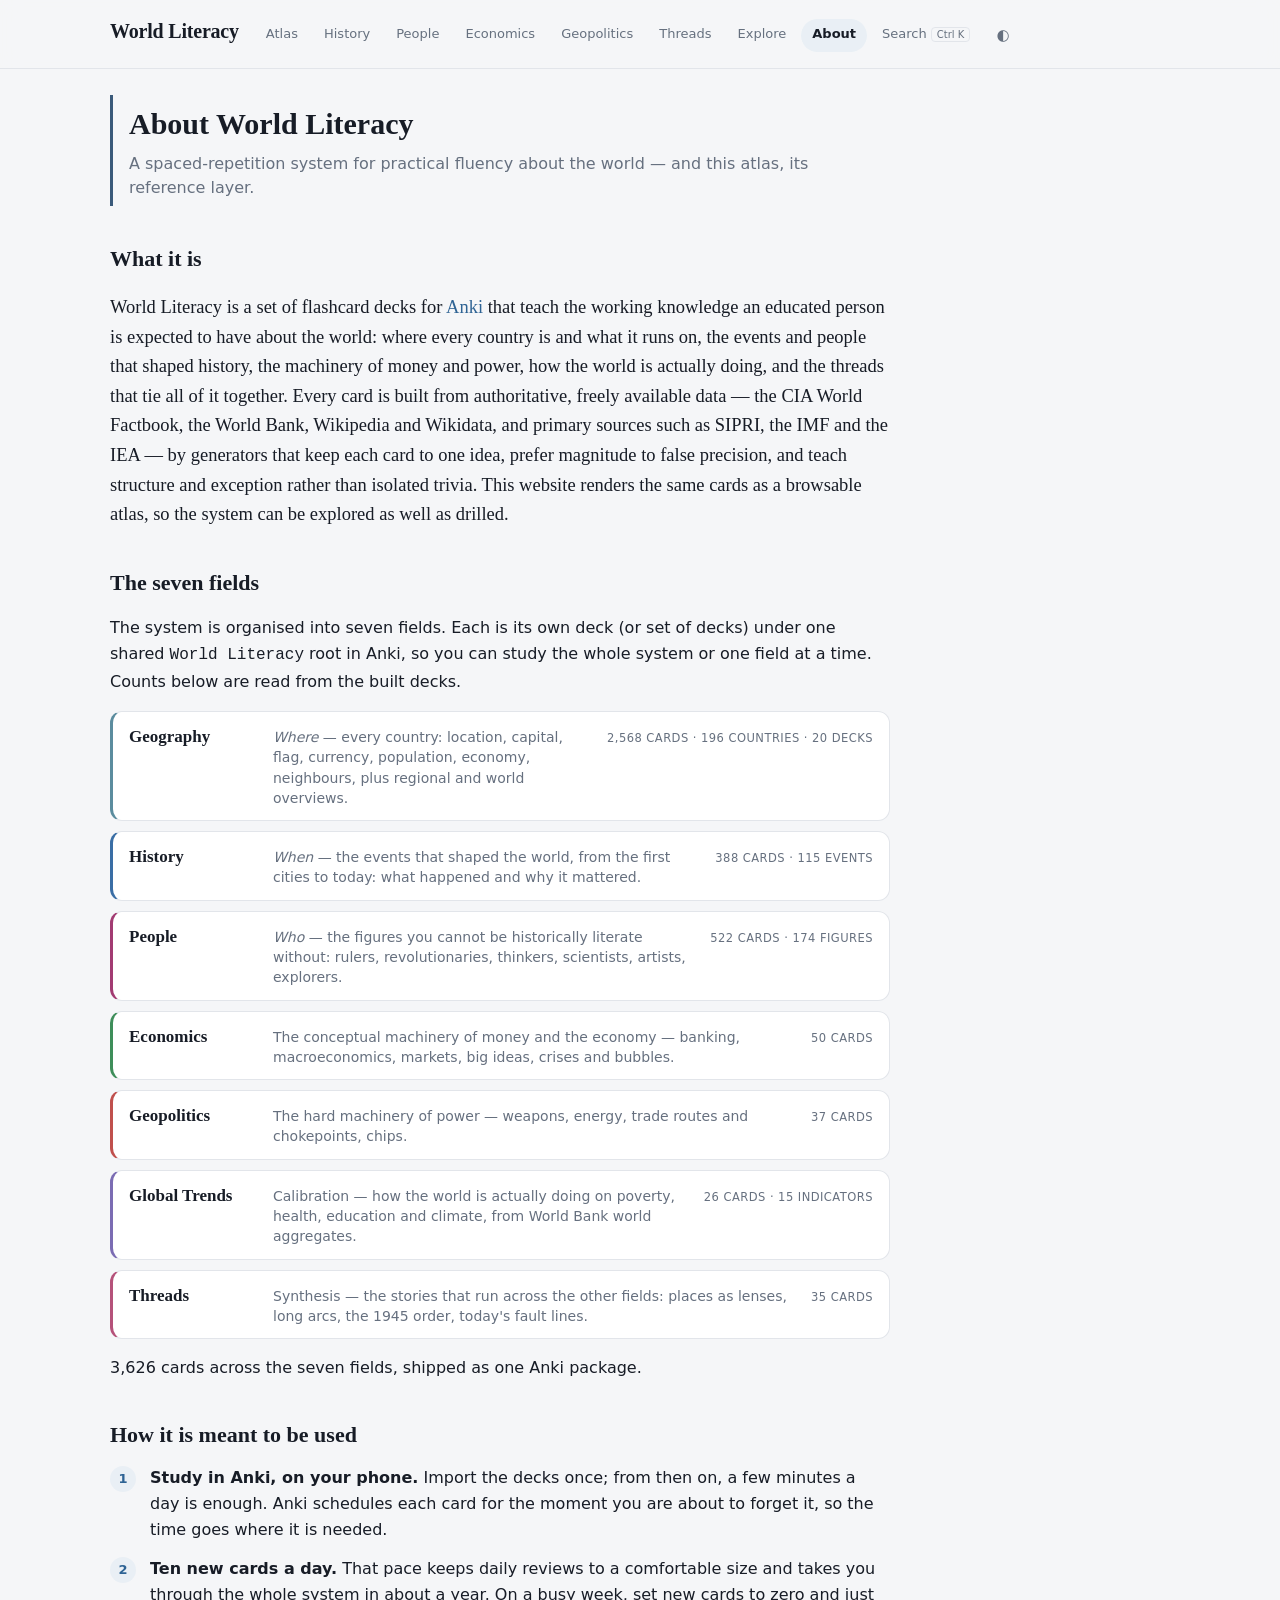
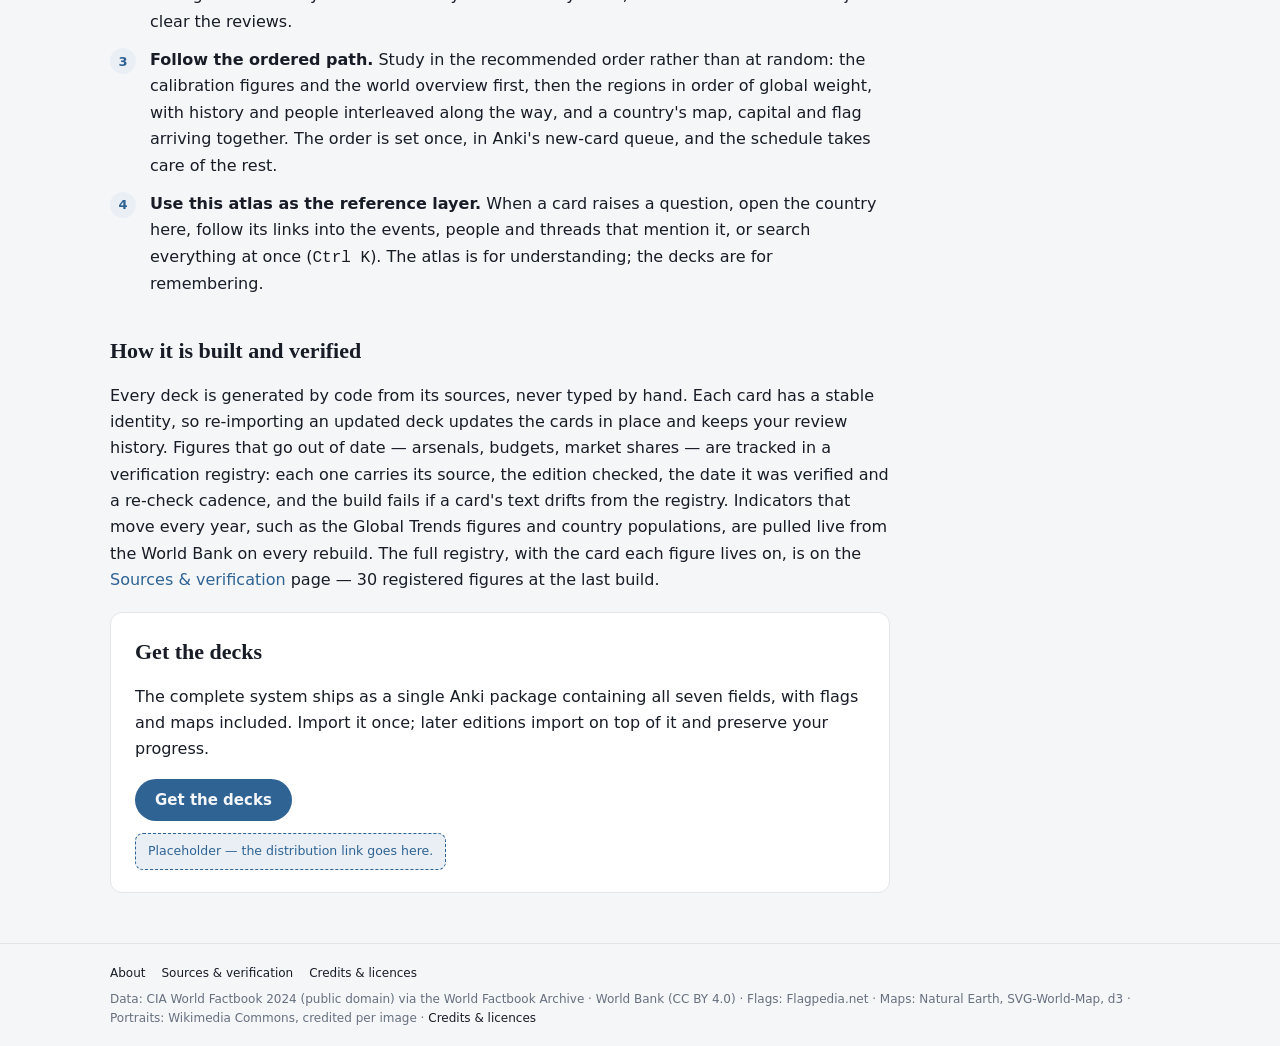
==== about.html @ bd6cbe62 "Atlas: data from the corrected decks, About, Sources and verification, Credits pages - data/*.json r" ====
<!DOCTYPE html>
<html lang="en">
<head>
<meta charset="utf-8">
<meta name="viewport" content="width=device-width, initial-scale=1">
<title>World Literacy — About</title>
<link rel="stylesheet" href="style.css">
</head>
<body>
<header class="site">
  <div class="wrap">
    <div class="brand"><a href="index.html" style="color:inherit">World Literacy</a></div>
    <nav class="fields">
      <a href="index.html">Atlas</a>
      <a href="fields.html?f=History">History</a>
      <a href="fields.html?f=People">People</a>
      <a href="fields.html?f=Economics">Economics</a>
      <a href="fields.html?f=Geopolitics">Geopolitics</a>
      <a href="fields.html?f=Threads">Threads</a>
      <a href="explore.html">Explore</a>
      <a href="about.html" class="active">About</a>
    </nav>
  </div>
</header>

<main class="wrap">
  <div id="fieldhead"><div class="fh" style="--fc:#3a5a7a">
    <h1>About World Literacy</h1>
    <p>A spaced-repetition system for practical fluency about the world — and this atlas, its reference layer.</p>
  </div></div>

  <div class="page" id="about">
    <h2>What it is</h2>
    <p class="lede">World Literacy is a set of flashcard decks for <a href="https://apps.ankiweb.net/">Anki</a> that teach the working knowledge an educated person is expected to have about the world: where every country is and what it runs on, the events and people that shaped history, the machinery of money and power, how the world is actually doing, and the threads that tie all of it together. Every card is built from authoritative, freely available data — the CIA World Factbook, the World Bank, Wikipedia and Wikidata, and primary sources such as SIPRI, the IMF and the IEA — by generators that keep each card to one idea, prefer magnitude to false precision, and teach structure and exception rather than isolated trivia. This website renders the same cards as a browsable atlas, so the system can be explored as well as drilled.</p>

    <h2>The seven fields</h2>
    <p>The system is organised into seven fields. Each is its own deck (or set of decks) under one shared <code>World Literacy</code> root in Anki, so you can study the whole system or one field at a time. Counts below are read from the built decks.</p>
    <div class="fieldlist">
      <a class="fieldrow" href="index.html" style="--fc:#5B8C9E">
        <span class="fn">Geography</span>
        <span class="fd"><em>Where</em> — every country: location, capital, flag, currency, population, economy, neighbours, plus regional and world overviews.</span>
        <span class="fc" data-count="Geography">…</span></a>
      <a class="fieldrow" href="fields.html?f=History" style="--fc:#3A6EA5">
        <span class="fn">History</span>
        <span class="fd"><em>When</em> — the events that shaped the world, from the first cities to today: what happened and why it mattered.</span>
        <span class="fc" data-count="History" data-noun="events">…</span></a>
      <a class="fieldrow" href="fields.html?f=People" style="--fc:#A23B72">
        <span class="fn">People</span>
        <span class="fd"><em>Who</em> — the figures you cannot be historically literate without: rulers, revolutionaries, thinkers, scientists, artists, explorers.</span>
        <span class="fc" data-count="People" data-noun="figures">…</span></a>
      <a class="fieldrow" href="fields.html?f=Economics" style="--fc:#3E8E5A">
        <span class="fn">Economics</span>
        <span class="fd">The conceptual machinery of money and the economy — banking, macroeconomics, markets, big ideas, crises and bubbles.</span>
        <span class="fc" data-count="Economics">…</span></a>
      <a class="fieldrow" href="fields.html?f=Geopolitics" style="--fc:#C0504D">
        <span class="fn">Geopolitics</span>
        <span class="fd">The hard machinery of power — weapons, energy, trade routes and chokepoints, chips.</span>
        <span class="fc" data-count="Geopolitics">…</span></a>
      <a class="fieldrow" href="fields.html?f=Global%20Trends" style="--fc:#7B6CB3">
        <span class="fn">Global Trends</span>
        <span class="fd">Calibration — how the world is actually doing on poverty, health, education and climate, from World Bank world aggregates.</span>
        <span class="fc" data-count="Global Trends" data-noun="indicators">…</span></a>
      <a class="fieldrow" href="fields.html?f=Threads" style="--fc:#B5527A">
        <span class="fn">Threads</span>
        <span class="fd">Synthesis — the stories that run across the other fields: places as lenses, long arcs, the 1945 order, today's fault lines.</span>
        <span class="fc" data-count="Threads" data-noun="threads">…</span></a>
    </div>
    <p><span data-total="cards">…</span> cards across the seven fields, shipped as one Anki package.</p>

    <h2>How it is meant to be used</h2>
    <ol class="steps">
      <li><strong>Study in Anki, on your phone.</strong> Import the decks once; from then on, a few minutes a day is enough. Anki schedules each card for the moment you are about to forget it, so the time goes where it is needed.</li>
      <li><strong>Ten new cards a day.</strong> That pace keeps daily reviews to a comfortable size and takes you through the whole system in about a year. On a busy week, set new cards to zero and just clear the reviews.</li>
      <li><strong>Follow the ordered path.</strong> Study in the recommended order rather than at random: the calibration figures and the world overview first, then the regions in order of global weight, with history and people interleaved along the way, and a country's map, capital and flag arriving together. The order is set once, in Anki's new-card queue, and the schedule takes care of the rest.</li>
      <li><strong>Use this atlas as the reference layer.</strong> When a card raises a question, open the country here, follow its links into the events, people and threads that mention it, or search everything at once (<kbd>Ctrl K</kbd>). The atlas is for understanding; the decks are for remembering.</li>
    </ol>

    <h2>How it is built and verified</h2>
    <p>Every deck is generated by code from its sources, never typed by hand. Each card has a stable identity, so re-importing an updated deck updates the cards in place and keeps your review history. Figures that go out of date — arsenals, budgets, market shares — are tracked in a verification registry: each one carries its source, the edition checked, the date it was verified and a re-check cadence, and the build fails if a card's text drifts from the registry. Indicators that move every year, such as the Global Trends figures and country populations, are pulled live from the World Bank on every rebuild. The full registry, with the card each figure lives on, is on the <a href="sources.html">Sources &amp; verification</a> page — <span data-registry>…</span> registered figures at the last build.</p>

    <div class="cta" id="get-the-decks">
      <h2>Get the decks</h2>
      <p>The complete system ships as a single Anki package containing all seven fields, with flags and maps included. Import it once; later editions import on top of it and preserve your progress.</p>
      <!-- PLACEHOLDER: replace the href below with the distribution link before publishing. -->
      <a class="btn" href="#get-the-decks" id="getDecks">Get the decks</a>
      <br><span class="placeholder">Placeholder — the distribution link goes here.</span>
    </div>
  </div>
</main>

<footer class="site"><div class="wrap">
  <nav class="footlinks"><a href="about.html">About</a><a href="sources.html">Sources &amp; verification</a><a href="credits.html">Credits &amp; licences</a></nav>
  <p class="credit">Data: CIA World Factbook 2024 (public domain) via the World Factbook Archive · World Bank (CC BY 4.0) · Flags: Flagpedia.net · Maps: Natural Earth, SVG-World-Map, d3 · Portraits: Wikimedia Commons, credited per image · <a href="credits.html">Credits &amp; licences</a></p>
</div></footer>
<script src="app.js"></script>
</body>
</html>
---- style.css ----
:root {
  --bg: #faf9f7;
  --panel: #ffffff;
  --ink: #1c1b19;
  --muted: #6b6862;
  --line: #e6e3dd;
  --accent: #3a5a7a;
  --accent-soft: #eef2f6;
  --radius: 10px;
  --maxw: 1100px;
  --serif: Georgia, "Times New Roman", serif;
  --sans: -apple-system, "Segoe UI", system-ui, sans-serif;
}
@media (prefers-color-scheme: dark) {
  :root {
    --bg: #16161a; --panel: #1f1f25; --ink: #ece9e3; --muted: #9b978f;
    --line: #2e2e36; --accent: #8fb4d6; --accent-soft: #232932;
  }
}
* { box-sizing: border-box; }
[hidden] { display: none !important; }
body {
  margin: 0; background: var(--bg); color: var(--ink);
  font-family: var(--sans); line-height: 1.5;
  -webkit-font-smoothing: antialiased;
}
a { color: var(--accent); text-decoration: none; }
a:hover { text-decoration: underline; }
.wrap { max-width: var(--maxw); margin: 0 auto; padding: 0 20px; }

header.site {
  border-bottom: 1px solid var(--line); background: var(--panel);
  position: sticky; top: 0; z-index: 5;
}
header.site .wrap { display: flex; align-items: baseline; gap: 16px; padding: 16px 20px; flex-wrap: wrap; }
.brand { font-family: var(--serif); font-size: 22px; font-weight: 600; letter-spacing: -0.01em; }
.brand small { font-family: var(--sans); font-weight: 400; color: var(--muted); font-size: 13px; margin-left: 8px; }
.tagline { color: var(--muted); font-size: 13px; margin-left: auto; }
nav.fields { display: flex; gap: 4px; flex-wrap: wrap; }
nav.fields a {
  font-size: 13px; padding: 5px 11px; border-radius: 20px; color: var(--muted);
}
nav.fields a:hover { background: var(--accent-soft); text-decoration: none; color: var(--ink); }
nav.fields a.active { background: var(--accent-soft); color: var(--ink); font-weight: 600; }

/* Q/A browse cards */
.qa {
  background: var(--panel); border: 1px solid var(--line); border-radius: var(--radius);
  padding: 16px 18px; break-inside: avoid;
}
.qa .badge { color: var(--muted); font-size: 11px; text-transform: uppercase; letter-spacing: .05em; }
.qa .q { font-family: var(--serif); font-size: 17px; margin: 6px 0 8px; }
.qa .a { line-height: 1.55; }
.qa .x { color: var(--muted); font-size: 14px; margin-top: 10px; padding-top: 10px; border-top: 1px solid var(--line); white-space: pre-line; }
.cards { columns: 360px; column-gap: 16px; margin: 18px 0 60px; }
.cards .qa { margin: 0 0 16px; display: inline-block; width: 100%; }

/* view toggle (Cards | Timeline) */
.view-toggle { display: inline-flex; border: 1px solid var(--line); border-radius: 20px; overflow: hidden; }
.view-toggle button { font: inherit; font-size: 13px; padding: 6px 15px; background: var(--panel); color: var(--muted); border: none; cursor: pointer; }
.view-toggle button.active { background: var(--accent-soft); color: var(--ink); font-weight: 600; }

/* ---- History timeline (swimlanes) ---- */
.timeline { margin: 8px 0 50px; }
.tl-chips { display: flex; gap: 6px; flex-wrap: wrap; margin-bottom: 14px; }
.tl-chips button { display: inline-flex; align-items: center; gap: 6px; font: inherit; font-size: 12.5px; padding: 4px 11px; border: 1px solid var(--line); background: var(--panel); color: var(--muted); border-radius: 20px; cursor: pointer; }
.tl-chips button .sw { width: 10px; height: 10px; border-radius: 3px; }
.tl-chips button.active { color: var(--ink); border-color: var(--accent); background: var(--accent-soft); }

.timeline-grid { display: grid; grid-template-columns: 122px 1fr; border: 1px solid var(--line); border-radius: var(--radius); overflow: hidden; background: var(--panel); }
.tl-labels { border-right: 1px solid var(--line); }
.tl-axis-spacer { height: 30px; border-bottom: 1px solid var(--line); }
.tl-eralabels-spacer { height: 22px; border-bottom: 1px solid var(--line); }
.lane-label { display: flex; align-items: center; gap: 8px; padding: 0 12px; font-size: 13px; border-bottom: 1px solid var(--line); transition: opacity .15s; }
.tl-labels .lane-label:last-child { border-bottom: none; }
.lane-label .sw { width: 9px; height: 9px; border-radius: 2px; flex: none; }
.lane-label.dim { opacity: .35; }

.tl-scroll { overflow-x: auto; }
.tl-inner { position: relative; }
.tl-axis { height: 30px; position: relative; border-bottom: 1px solid var(--line); }
.tl-tick { position: absolute; top: 0; bottom: 0; border-left: 1px solid var(--line); }
.tl-tick span { position: absolute; top: 9px; left: 5px; font-size: 11px; color: var(--muted); }
.tl-eras { position: absolute; left: 0; right: 0; top: 30px; bottom: 0; z-index: 0; pointer-events: none; }
.tl-era { position: absolute; top: 0; bottom: 0; }
.tl-era:nth-child(odd) { background: color-mix(in srgb, var(--accent) 5%, transparent); }
.tl-era-row { position: relative; height: 22px; border-bottom: 1px solid var(--line); z-index: 1; }
.tl-era-lbl { position: absolute; top: 5px; font-size: 10px; text-transform: uppercase; letter-spacing: .05em; color: var(--muted); white-space: nowrap; }
.tl-lanes { position: relative; z-index: 1; }
.tl-lane { position: relative; border-bottom: 1px solid var(--line); transition: opacity .15s; }
.tl-lanes .tl-lane:last-child { border-bottom: none; }
.tl-lane.dim { opacity: .3; }

.tl-span { position: absolute; height: 6px; border-radius: 3px; opacity: .5; z-index: 1; }
.tl-event { position: absolute; z-index: 2; display: flex; align-items: center; gap: 6px; max-width: 168px; height: 24px; padding: 0 10px 0 7px; border-radius: 13px; background: var(--accent-soft); border: 1px solid var(--line); cursor: pointer; font-size: 12px; white-space: nowrap; overflow: hidden; transition: max-width .15s, box-shadow .15s; }
.tl-event .dot { width: 8px; height: 8px; border-radius: 50%; flex: none; }
.tl-event .ttl { overflow: hidden; text-overflow: ellipsis; }
.tl-event:hover, .tl-event.sel { z-index: 6; max-width: 340px; background: var(--panel); border-color: var(--accent); box-shadow: 0 4px 16px rgba(0,0,0,.22); }

.tl-panel { margin-top: 18px; background: var(--panel); border: 1px solid var(--line); border-left: 3px solid var(--accent); border-radius: var(--radius); padding: 16px 18px; }
.tl-panel .tp-when { color: var(--muted); font-size: 12px; text-transform: uppercase; letter-spacing: .05em; }
.tl-panel .tp-title { font-family: var(--serif); font-size: 21px; margin: 4px 0 10px; }
.tl-panel .tp-what { line-height: 1.6; }
.tl-panel .tp-why { color: var(--muted); font-size: 14px; margin-top: 10px; padding-top: 10px; border-top: 1px solid var(--line); }
.tl-empty { color: var(--muted); font-size: 13px; margin-top: 12px; }

/* Global Trends — before/after indicator charts */
.qa.trend .verdict {
  display: inline-block; font-size: 12px; font-weight: 600; padding: 2px 9px;
  border-radius: 20px; margin-bottom: 10px;
}
.qa.trend .verdict.up { background: #e7f3ec; color: #1f7a45; }
.qa.trend .verdict.down { background: #fdecea; color: #b23b2e; }
.qa.trend .verdict.flat { background: var(--accent-soft); color: var(--muted); }
@media (prefers-color-scheme: dark) {
  .qa.trend .verdict.up { background: #16301f; color: #6cc28c; }
  .qa.trend .verdict.down { background: #3a1c18; color: #e08a7d; }
}
.trend-bars { display: grid; gap: 8px; margin: 4px 0 12px; }
.tb { display: grid; grid-template-columns: 42px 1fr auto; align-items: center; gap: 9px; font-size: 13px; }
.tb .ty { color: var(--muted); font-variant-numeric: tabular-nums; }
.tb .tv { font-variant-numeric: tabular-nums; font-weight: 600; min-width: 48px; text-align: right; }
.tb .bar-fill.then { background: var(--line); }
.tb .bar-fill.now { background: var(--accent); }

.controls { display: flex; gap: 10px; flex-wrap: wrap; align-items: center; margin: 22px 0 8px; }
.controls input, .controls select {
  font: inherit; padding: 9px 12px; border: 1px solid var(--line);
  border-radius: var(--radius); background: var(--panel); color: var(--ink);
}
.controls input[type=search] { flex: 1; min-width: 220px; }
.count { color: var(--muted); font-size: 13px; margin-left: auto; }

/* ---- world map ---- */
.map-wrap { margin: 22px 0 6px; position: relative; }
:root { --globe-ocean: #cdddea; }
@media (prefers-color-scheme: dark) { :root { --globe-ocean: #18202b; } }
.map-toolbar { display: flex; justify-content: space-between; align-items: center; gap: 10px; margin-bottom: 10px; flex-wrap: wrap; }
.map-zoom { display: inline-flex; gap: 4px; }
.map-zoom button {
  font: inherit; min-width: 34px; height: 30px; padding: 0 10px; border: 1px solid var(--line);
  background: var(--panel); color: var(--ink); border-radius: 8px; cursor: pointer; line-height: 1;
}
.map-zoom button:hover { border-color: var(--accent); }
#worldmap.zoomable { cursor: grab; touch-action: none; overflow: hidden; }
#worldmap.zoomable.grabbing { cursor: grabbing; }
#globe { width: 100%; max-width: 560px; height: auto; display: block; margin: 0 auto; cursor: grab; touch-action: none; }
#globe.grabbing { cursor: grabbing; }
#worldmap svg { width: 100%; height: auto; display: block; }
#worldmap path { stroke: var(--bg); stroke-width: 0.3px; vector-effect: non-scaling-stroke; }
#worldmap path { fill: var(--map-land); }                 /* default land (territories) */
#worldmap #Ocean { fill: transparent; stroke: none; }
#worldmap #World { fill: transparent; }
#worldmap #labels { display: none; }
#worldmap g.country path { fill: var(--c, var(--map-land)); }
#worldmap g.country { cursor: pointer; }
#worldmap g.country:hover path, #worldmap g.country.sel path { fill: var(--accent); }
:root { --map-land: #ddd8cf; }
@media (prefers-color-scheme: dark) { :root { --map-land: #34343d; } }

.map-tip {
  position: fixed; pointer-events: none; z-index: 50; opacity: 0;
  background: var(--panel); border: 1px solid var(--line); border-radius: 8px;
  padding: 8px 10px; font-size: 13px; box-shadow: 0 6px 24px rgba(0,0,0,.18);
  transition: opacity .1s; max-width: 240px;
}
.map-tip img { width: 28px; height: 19px; object-fit: cover; border: 1px solid var(--line); vertical-align: -4px; margin-right: 6px; border-radius: 2px; }
.map-tip b { font-family: var(--serif); font-weight: 600; }
.map-tip .t-meta { color: var(--muted); margin-top: 3px; }

.legend { display: flex; flex-wrap: wrap; gap: 4px 14px; margin: 10px 0 0; font-size: 12px; }
.legend button {
  display: inline-flex; align-items: center; gap: 6px; background: none; border: none;
  color: var(--muted); cursor: pointer; font: inherit; padding: 2px 4px; border-radius: 5px;
}
.legend button:hover, .legend button.active { color: var(--ink); background: var(--accent-soft); }
.legend .sw { width: 11px; height: 11px; border-radius: 3px; flex: none; }

/* ---- charts ---- */
.section-title { font-family: var(--serif); font-size: 22px; margin: 40px 0 4px; }
.section-sub { color: var(--muted); font-size: 13px; margin: 0 0 14px; }
.chart-tabs { display: flex; gap: 4px; margin-bottom: 12px; flex-wrap: wrap; }
.chart-tabs button {
  font: inherit; font-size: 13px; padding: 5px 12px; border: 1px solid var(--line);
  background: var(--panel); color: var(--muted); border-radius: 20px; cursor: pointer;
}
.chart-tabs button.active { color: var(--ink); border-color: var(--accent); background: var(--accent-soft); }
.bars { display: grid; gap: 7px; }
.bar-row { display: grid; grid-template-columns: 150px 1fr auto; align-items: center; gap: 10px; font-size: 13px; }
.bar-row a.lbl { color: var(--ink); white-space: nowrap; overflow: hidden; text-overflow: ellipsis; }
.bar-track { background: var(--accent-soft); border-radius: 5px; height: 18px; overflow: hidden; }
.bar-fill { height: 100%; background: var(--accent); border-radius: 5px; transition: width .5s ease; }
.bar-val { color: var(--muted); white-space: nowrap; font-variant-numeric: tabular-nums; }

/* country compare block */
.cmp { display: grid; gap: 16px; margin: 8px 0 26px; }
.cmp-row .cmp-head { display: flex; justify-content: space-between; align-items: baseline; margin-bottom: 5px; gap: 12px; }
.cmp-row .cmp-head .m { font-weight: 600; }
.cmp-row .cmp-head .rank { color: var(--muted); font-size: 12.5px; text-align: right; }
.cmp-row .bar-track { height: 14px; }
.cmp-row .cmp-foot { color: var(--muted); font-size: 12px; margin-top: 4px; }

.grid {
  display: grid; grid-template-columns: repeat(auto-fill, minmax(230px, 1fr));
  gap: 14px; margin: 18px 0 60px;
}
.card {
  background: var(--panel); border: 1px solid var(--line); border-radius: var(--radius);
  padding: 14px; display: block; transition: border-color .15s, transform .15s;
}
.card:hover { border-color: var(--accent); transform: translateY(-2px); text-decoration: none; }
.card .flag {
  width: 100%; aspect-ratio: 3/2; object-fit: cover; border-radius: 6px;
  border: 1px solid var(--line); background: var(--accent-soft); margin-bottom: 10px;
}
.card .name { font-family: var(--serif); font-size: 18px; color: var(--ink); }
.card .region { color: var(--muted); font-size: 12px; text-transform: uppercase; letter-spacing: .04em; }
.card .meta { color: var(--muted); font-size: 13px; margin-top: 6px; }
.empty { color: var(--muted); padding: 40px 0; text-align: center; grid-column: 1/-1; }

/* country detail */
.detail { margin: 26px 0 60px; }
.detail .top { display: flex; gap: 24px; align-items: center; flex-wrap: wrap; }
.detail .top img {
  width: 200px; aspect-ratio: 3/2; object-fit: cover; border-radius: 8px; border: 1px solid var(--line);
}
.detail h1 { font-family: var(--serif); font-size: 34px; margin: 0 0 4px; letter-spacing: -0.02em; }
.detail .sub { color: var(--muted); }

/* lead / description */
.lead { font-family: var(--serif); font-size: 18px; line-height: 1.6; max-width: 72ch; margin: 22px 0 6px; }

/* inline icons */
.ic { width: 1em; height: 1em; vertical-align: -0.14em; flex: none; }
.ic-lg { width: 18px; height: 18px; }

/* stat tiles */
.tiles { display: grid; grid-template-columns: repeat(auto-fit, minmax(180px, 1fr)); gap: 12px; margin: 22px 0; }
.tile { background: var(--panel); border: 1px solid var(--line); border-radius: var(--radius); padding: 16px; }
.tile .tile-top { display: flex; align-items: center; gap: 7px; color: var(--muted); margin-bottom: 10px; }
.tile .tlbl { font-size: 11px; text-transform: uppercase; letter-spacing: .05em; }
.tile .tnum { font-family: var(--serif); font-size: 28px; line-height: 1.05; letter-spacing: -0.01em; }
.tile .tsub { color: var(--muted); font-size: 12px; margin-top: 6px; font-variant-numeric: tabular-nums; }
.rankstrip { margin-top: 13px; }
.rankstrip .track { position: relative; height: 6px; border-radius: 3px; background: linear-gradient(90deg, var(--accent-soft), var(--accent)); }
.rankstrip .marker { position: absolute; top: 50%; width: 11px; height: 11px; border-radius: 50%; background: var(--ink); border: 2px solid var(--panel); transform: translate(-50%, -50%); }

/* two-up visual panels */
.panels { display: grid; grid-template-columns: 1fr 1fr; gap: 22px; margin: 24px 0; align-items: start; }
@media (max-width: 760px) { .panels { grid-template-columns: 1fr; } }
.panel h2, .vh {
  font-family: var(--sans); font-size: 13px; text-transform: uppercase; letter-spacing: .05em;
  color: var(--muted); margin: 0 0 12px;
}

/* locator map */
.locator { background: var(--panel); border: 1px solid var(--line); border-radius: var(--radius); padding: 14px; }
.locator svg { width: 100%; height: auto; display: block; max-height: 320px; }
.locator path { fill: var(--map-land); stroke: var(--bg); stroke-width: 0.4px; vector-effect: non-scaling-stroke; }
.locator #Ocean, .locator #World { fill: transparent; stroke: none; }
.locator #labels { display: none; }
.locator g.hot path { fill: var(--accent); }
.locator g.nbr path { fill: color-mix(in srgb, var(--accent) 32%, var(--map-land)); }

/* composition stacked bars */
.stack { display: flex; height: 26px; border-radius: 6px; overflow: hidden; border: 1px solid var(--line); }
.stack span { display: block; height: 100%; }
.stack-legend { display: grid; gap: 5px; margin-top: 12px; font-size: 13px; }
.stack-legend div { display: grid; grid-template-columns: 12px 1fr auto; align-items: center; gap: 8px; }
.stack-legend .sw { width: 12px; height: 12px; border-radius: 3px; }
.stack-legend .pc { color: var(--muted); font-variant-numeric: tabular-nums; }
.facts { display: grid; grid-template-columns: repeat(auto-fill, minmax(280px, 1fr)); gap: 2px 26px; margin: 24px 0; }
.fact { padding: 10px 0; border-bottom: 1px solid var(--line); }
.fact dt { display: flex; align-items: center; gap: 6px; color: var(--muted); font-size: 12px; text-transform: uppercase; letter-spacing: .04em; }
.fact dt .ic { width: 13px; height: 13px; }
.fact dd { margin: 3px 0 0; }
.prose { font-family: var(--serif); font-size: 16px; line-height: 1.65; max-width: 70ch; }
.prose h2 { font-family: var(--sans); font-size: 13px; text-transform: uppercase; letter-spacing: .05em; color: var(--muted); }
.back { display: inline-block; margin: 22px 0 0; font-size: 14px; }
.neighbors a { display: inline-block; margin: 0 6px 6px 0; padding: 3px 9px; background: var(--accent-soft); border-radius: 20px; font-size: 13px; }
footer.site { border-top: 1px solid var(--line); color: var(--muted); font-size: 12px; padding: 20px 0; }

/* ---------- link layer + omnisearch ---------- */
a.cl { border-bottom: 1px dotted var(--accent); }
#osbtn { margin-left: auto; white-space: nowrap; }
#osbtn kbd { font: 10px var(--sans); border: 1px solid var(--line); border-radius: 4px; padding: 1px 5px; color: var(--muted); }
#osov { position: fixed; inset: 0; background: rgba(0,0,0,.38); z-index: 60; padding: 9vh 16px 0; }
.os-box { max-width: 640px; margin: 0 auto; background: var(--panel); border: 1px solid var(--line);
  border-radius: 12px; overflow: hidden; box-shadow: 0 18px 60px rgba(0,0,0,.28); }
#osq { width: 100%; border: 0; outline: 0; background: transparent; color: var(--ink);
  font: 17px var(--sans); padding: 15px 17px; border-bottom: 1px solid var(--line); }
.os-list { max-height: 55vh; overflow: auto; padding: 6px; }
.os-item { display: flex; gap: 10px; align-items: baseline; padding: 8px 10px; border-radius: 8px; color: var(--ink); }
.os-item.sel, .os-item:hover { background: var(--accent-soft); text-decoration: none; }
.os-t { font-size: 10px; text-transform: uppercase; letter-spacing: .05em; color: var(--muted); min-width: 56px; flex-shrink: 0; }
.os-n { font-weight: 600; white-space: nowrap; overflow: hidden; text-overflow: ellipsis; max-width: 55%; flex-shrink: 0; }
.os-s { color: var(--muted); font-size: 12.5px; white-space: nowrap; overflow: hidden; text-overflow: ellipsis; }
.os-hint { color: var(--muted); padding: 14px; font-size: 14px; }

/* country dossier ("In this system") */
.dos-field { font-size: 11px; text-transform: uppercase; letter-spacing: .05em; color: var(--muted); margin: 18px 0 8px; }
.dos-people { display: flex; flex-wrap: wrap; gap: 8px; }
.dos-people .chip { border: 1px solid var(--line); background: var(--panel); border-radius: 999px; padding: 4px 12px; font-size: 13px; }
.dcard { background: var(--panel); border: 1px solid var(--line); border-radius: 8px; padding: 9px 13px; margin: 6px 0; }
.dcard summary { cursor: pointer; font-family: var(--serif); font-size: 15.5px; }
.dcard .a { margin-top: 8px; line-height: 1.55; }
.dcard .x { color: var(--muted); font-size: 13.5px; margin-top: 8px; padding-top: 8px; border-top: 1px solid var(--line); white-space: pre-line; }

/* ---------- UX pass: hero, field identities, entries/people/essays ---------- */
/* hero (homepage front door) */
#hero { padding: 34px 0 8px; }
#hero h1 { font-family: var(--serif); font-size: clamp(26px, 4.5vw, 40px); margin: 0 0 8px; letter-spacing: -.01em; }
.hero-sub { color: var(--muted); font-size: 15.5px; max-width: 640px; margin: 0 0 18px; }
.hero-search { display: flex; align-items: center; justify-content: space-between; gap: 12px;
  width: 100%; max-width: 640px; text-align: left; cursor: pointer;
  font: 15px var(--sans); color: var(--muted); background: var(--panel);
  border: 1px solid var(--line); border-radius: 10px; padding: 13px 16px; }
.hero-search:hover { border-color: var(--accent); }
.hero-search kbd { font: 10.5px var(--sans); border: 1px solid var(--line); border-radius: 4px; padding: 1px 6px; }
.ftiles { display: grid; grid-template-columns: repeat(auto-fill, minmax(240px, 1fr)); gap: 12px; margin: 22px 0 30px; }
.ftile { display: block; background: var(--panel); border: 1px solid var(--line); border-left: 3px solid var(--fc);
  border-radius: var(--radius); padding: 14px 16px; color: var(--ink); }
.ftile:hover { text-decoration: none; border-color: var(--fc); transform: translateY(-1px); transition: all .12s; }
.ft-n { font-family: var(--serif); font-size: 18px; font-weight: 700; }
.ft-d { color: var(--muted); font-size: 13px; margin: 4px 0 8px; line-height: 1.45; }
.ft-c { font-size: 11.5px; color: var(--fc); text-transform: uppercase; letter-spacing: .04em; }

/* field header */
.fh { border-left: 3px solid var(--fc); padding: 6px 0 6px 16px; margin: 26px 0 6px; }
.fh h1 { font-family: var(--serif); font-size: 30px; margin: 0; }
.fh p { color: var(--muted); margin: 6px 0 0; max-width: 720px; }
.fh-n { white-space: nowrap; font-size: 12.5px; opacity: .8; }

/* section chips */
.secchips { display: flex; flex-wrap: wrap; gap: 8px; margin: 12px 0 20px; }
.secchips button { font: 12.5px var(--sans); color: var(--muted); background: var(--panel);
  border: 1px solid var(--line); border-radius: 999px; padding: 5px 13px; cursor: pointer; }
.secchips button.active { color: var(--bg); background: var(--accent); border-color: var(--accent); }

.sec-h { font-family: var(--sans); font-size: 12px; text-transform: uppercase; letter-spacing: .06em;
  color: var(--muted); border-bottom: 1px solid var(--line); padding-bottom: 6px; margin: 30px 0 14px; column-span: all; }

/* entries — encyclopedia, statement-first */
.style-entries { columns: 2 400px; column-gap: 22px; }
.entry { break-inside: avoid; background: var(--panel); border: 1px solid var(--line);
  border-radius: var(--radius); padding: 16px 18px; margin: 0 0 14px; }
.entry-meta { display: flex; gap: 8px; margin-bottom: 6px; }
.entry .when { font: 600 11.5px var(--sans); color: var(--accent); background: var(--accent-soft);
  border-radius: 5px; padding: 2px 8px; }
.entry .where { font: 11.5px var(--sans); color: var(--muted); padding: 2px 0; }
.entry h3 { font-family: var(--serif); font-size: 18.5px; margin: 0 0 8px; line-height: 1.3; }
.entry .lead { margin: 0; line-height: 1.55; }
.entry .ctx { color: var(--muted); font-size: 13.5px; margin: 10px 0 0; padding-top: 10px;
  border-top: 1px solid var(--line); line-height: 1.5; white-space: pre-line; }

/* essays — Threads read like stories */
.style-essays { max-width: 760px; margin: 0 auto; }
.essay { background: var(--panel); border: 1px solid var(--line); border-radius: var(--radius);
  padding: 26px 30px; margin: 0 0 20px; }
.essay .badge { color: var(--muted); font-size: 11px; text-transform: uppercase; letter-spacing: .06em; }
.essay h3 { font-family: var(--serif); font-size: 24px; margin: 8px 0 12px; line-height: 1.25; }
.essay .body { font-size: 16.5px; line-height: 1.65; margin: 0; }
.essay .ctx { color: var(--muted); font-size: 14px; line-height: 1.6; margin: 14px 0 0; }
.essay .pulls { font-size: 13px; color: var(--muted); font-style: italic; margin-top: 14px;
  padding-top: 12px; border-top: 1px dashed var(--line); }

/* people — portrait grid */
.style-people { display: grid; grid-template-columns: repeat(auto-fill, minmax(230px, 1fr)); gap: 12px; }
.pcard { background: var(--panel); border: 1px solid var(--line); border-radius: var(--radius);
  padding: 14px 15px; cursor: pointer; }
.pcard:hover { border-color: var(--pc); }
.phead { display: flex; gap: 12px; align-items: center; }
.pmed { flex-shrink: 0; width: 44px; height: 44px; border-radius: 50%; display: flex; align-items: center;
  justify-content: center; font: 700 15px var(--serif); color: #fff; background: var(--pc); }
.pname { font-family: var(--serif); font-weight: 700; font-size: 16px; line-height: 1.25; }
.prole { color: var(--muted); font-size: 12.5px; margin-top: 2px; }
.pdates { color: var(--pc); font-size: 11.5px; margin-top: 2px; }
.pbody { display: none; }
.pcard.open { grid-column: 1 / -1; cursor: default; }
.pcard.open .pbody { display: block; margin-top: 12px; padding-top: 12px; border-top: 1px solid var(--line); }
.pbody .lead { margin: 0 0 8px; }
.pbody .ctx { color: var(--muted); font-size: 13.5px; margin: 0; line-height: 1.55; }

/* dashboard — Global Trends indicator grid */
.style-dashboard { display: grid; grid-template-columns: repeat(auto-fill, minmax(330px, 1fr)); gap: 14px; }
.style-dashboard .sec-h { grid-column: 1 / -1; }
.style-dashboard .qa { margin: 0; }

/* see-also trail chips */
.rel { display: flex; flex-wrap: wrap; gap: 6px; margin-top: 12px; }
.rel .chip, .dos-people .chip { display: inline-flex; align-items: center; gap: 6px; max-width: 100%;
  border: 1px solid var(--line); background: var(--bg); border-radius: 999px; padding: 3px 11px;
  font-size: 12px; color: var(--ink); white-space: nowrap; overflow: hidden; text-overflow: ellipsis; }
.rel .chip:hover { border-color: var(--accent); text-decoration: none; }
.chip-f { color: var(--accent); font-size: 10px; text-transform: uppercase; letter-spacing: .04em; }

/* ---------- visual pass: cooler palette, glass header, portraits, grand timeline ---------- */
:root {
  --bg: #f5f6f8; --panel: #ffffff; --ink: #171c26; --muted: #66707f;
  --line: #e2e5ea; --accent: #2e6394; --accent-soft: #e9eff5; --radius: 12px;
}
@media (prefers-color-scheme: dark) {
  :root {
    --bg: #0e1117; --panel: #151a23; --ink: #e8ebf0; --muted: #8b95a5;
    --line: #232a36; --accent: #82b4e2; --accent-soft: #1c2531;
  }
}
body { background:
  radial-gradient(1200px 500px at 80% -10%, var(--accent-soft), transparent 60%),
  var(--bg); }
header.site { position: sticky; top: 0; z-index: 40;
  background: color-mix(in srgb, var(--bg) 78%, transparent);
  backdrop-filter: blur(10px); -webkit-backdrop-filter: blur(10px);
  border-bottom: 1px solid var(--line); }
.brand { font-size: 20px; }
.qa, .entry, .essay, .pcard, .ftile, .dcard, .tile {
  box-shadow: 0 1px 2px rgba(10, 15, 30, .04), 0 10px 28px -22px rgba(10, 15, 30, .35); }
#hero h1 { background: linear-gradient(100deg, var(--ink) 55%, var(--accent));
  -webkit-background-clip: text; background-clip: text; color: transparent; }

/* People portraits (Wikimedia) over the medallion fallback */
.pmed { position: relative; overflow: hidden; }
.pmed img { position: absolute; inset: 0; width: 100%; height: 100%; object-fit: cover; border-radius: 50%; }
.pcard.open .pmed { width: 64px; height: 64px; }

/* grand-timeline gap band (eras not yet built) */
.tl-gapband { position: absolute; top: 0; bottom: 0; z-index: 2;
  background: repeating-linear-gradient(-55deg, transparent 0 7px, var(--line) 7px 8px);
  border-left: 1px solid var(--line); border-right: 1px solid var(--line);
  display: flex; align-items: flex-start; justify-content: center; pointer-events: none; }
.tl-gapband span { font-size: 10.5px; color: var(--muted); text-align: center;
  background: var(--bg); border: 1px solid var(--line); border-radius: 6px;
  padding: 2px 8px; margin-top: 34px; line-height: 1.35; }
.timeline { margin-top: 14px; }

/* ---------- person pages, explore, timeline people, map layers ---------- */
.ptop { display: flex; gap: 22px; align-items: center; margin: 30px 0 20px; }
.pmed-xl { width: 96px; height: 96px; font-size: 30px; flex-shrink: 0;
  border-radius: 50%; display: flex; align-items: center; justify-content: center;
  font-family: var(--serif); font-weight: 700; color: #fff; background: var(--pc, var(--accent)); }
.ptop h1 { font-family: var(--serif); font-size: 32px; margin: 0; }
.ptop .sub { color: var(--muted); margin-top: 4px; }
.ptop .sub2 { margin-top: 8px; display: flex; gap: 12px; align-items: center; font-size: 13px; }
.pbadge { font-size: 11px; text-transform: uppercase; letter-spacing: .05em;
  color: var(--pc, var(--accent)); border: 1px solid currentColor; border-radius: 999px; padding: 2px 10px; }
.detail .lead { font-size: 17px; line-height: 1.6; }
.ptitle { font-family: var(--sans); font-size: 12px; text-transform: uppercase;
  letter-spacing: .06em; color: var(--muted); margin: 26px 0 10px; }
.pwhy { font-size: 15.5px; line-height: 1.65; margin: 0; }

/* explore */
.scatter { background: var(--panel); border: 1px solid var(--line); border-radius: var(--radius); padding: 10px; }
.scatter svg { width: 100%; height: auto; display: block; }
.scatter .ax { stroke: var(--line); stroke-width: 1; }
.scatter .axl { fill: var(--muted); font: 11px var(--sans); }
.scatter .axt { fill: var(--muted); font: 12px var(--sans); }
.scatter circle:hover { fill-opacity: 1; stroke: var(--ink); cursor: pointer; }
.tablewrap { overflow-x: auto; background: var(--panel); border: 1px solid var(--line);
  border-radius: var(--radius); margin-bottom: 40px; }
#dtable { border-collapse: collapse; width: 100%; font-size: 13.5px; }
#dtable th { text-align: left; font-size: 11px; text-transform: uppercase; letter-spacing: .04em;
  color: var(--muted); padding: 10px 12px; border-bottom: 1px solid var(--line);
  cursor: pointer; white-space: nowrap; position: sticky; top: 0; background: var(--panel); }
#dtable th.sorted { color: var(--accent); }
#dtable td { padding: 8px 12px; border-bottom: 1px solid var(--line); vertical-align: top; }
#dtable td:last-child { color: var(--muted); font-size: 12.5px; max-width: 320px; }
#dtable .num { text-align: right; font-variant-numeric: tabular-nums; }
#dtable tbody tr:hover { background: var(--accent-soft); }

/* timeline people layer */
.tl-peoplelane { border-top: 2px solid var(--line); }
.tl-person { position: absolute; display: flex; align-items: center; gap: 5px;
  height: 18px; color: var(--ink); font-size: 10.5px; white-space: nowrap; }
.tl-person:hover { text-decoration: none; z-index: 8; }
.tl-person:hover .pn { color: var(--accent); font-weight: 700; }
.tl-person .pbar { height: 5px; border-radius: 3px; flex-shrink: 0; opacity: .85; }
.tl-person .pn { color: var(--muted); }
#tlChips .tl-ppl { border-style: dashed; }
#tlChips .tl-ppl.active { border-style: solid; color: var(--bg); background: #A23B72; border-color: #A23B72; }

/* map layer controls */
.map-toolbar select, #chokeBtn { font: 12.5px var(--sans); color: var(--muted);
  background: var(--panel); border: 1px solid var(--line); border-radius: 8px;
  padding: 5px 10px; cursor: pointer; }
#chokeBtn.active { color: #fff; background: #e4572e; border-color: #e4572e; }
.shade-sw { width: 22px; height: 12px; border-radius: 2px; display: inline-block; }
.shade-lbl { color: var(--muted); font-size: 11.5px; margin: 0 4px; }

/* timeline label fixes: no tick wrap, two-row era labels */
.tl-tick span { white-space: nowrap; }
.tl-era-row { height: 34px; }
.tl-era-lbl { top: auto; }
.tl-eralabels-spacer { height: 34px !important; }

/* ---------- app feel: manual theme, view transitions, skeletons, tab bar, mobile ---------- */
/* manual theme override (the ◐ toggle) — placed after the media queries so it wins */
html[data-theme="light"] {
  --bg: #f5f6f8; --panel: #ffffff; --ink: #171c26; --muted: #66707f;
  --line: #e2e5ea; --accent: #2e6394; --accent-soft: #e9eff5;
}
html[data-theme="dark"] {
  --bg: #0e1117; --panel: #151a23; --ink: #e8ebf0; --muted: #8b95a5;
  --line: #232a36; --accent: #82b4e2; --accent-soft: #1c2531;
}

/* app-like page transitions (progressive enhancement; respects reduced motion) */
@view-transition { navigation: auto; }
@media (prefers-reduced-motion: no-preference) {
  ::view-transition-old(root) { animation-duration: .14s; }
  ::view-transition-new(root) { animation-duration: .14s; }
}

/* skeleton loading */
.skel i { display: block; height: 14px; border-radius: 6px; margin: 14px 0;
  background: linear-gradient(90deg, var(--line) 25%, var(--accent-soft) 50%, var(--line) 75%);
  background-size: 200% 100%; animation: shimmer 1.1s infinite linear; }
.skel i:nth-child(1) { width: 55%; height: 22px; }
.skel i:nth-child(2) { width: 92%; }
.skel i:nth-child(3) { width: 78%; }
@keyframes shimmer { to { background-position: -200% 0; } }

#themeBtn { font-size: 15px; }

/* bottom tab bar (phones) */
#tabbar { display: none; }
@media (max-width: 640px) {
  nav.fields a:not(#osbtn):not(#themeBtn) { display: none; }  /* header: brand + search + theme only */
  nav.fields { gap: 10px; }
  body { padding-bottom: 64px; }
  #tabbar { position: fixed; left: 0; right: 0; bottom: 0; z-index: 45;
    display: flex; justify-content: space-around; align-items: stretch;
    background: color-mix(in srgb, var(--bg) 88%, transparent);
    backdrop-filter: blur(10px); -webkit-backdrop-filter: blur(10px);
    border-top: 1px solid var(--line);
    padding: 6px 4px calc(6px + env(safe-area-inset-bottom)); }
  #tabbar a { display: flex; flex-direction: column; align-items: center; gap: 2px;
    flex: 1; color: var(--muted); font-size: 10px; padding: 4px 0; border-radius: 8px; }
  #tabbar a .ti { font-size: 17px; line-height: 1; }
  #tabbar a.active { color: var(--accent); }
  #tabbar a:hover { text-decoration: none; }

  /* layout tightening */
  #hero { padding-top: 20px; }
  .ftiles { grid-template-columns: 1fr 1fr; gap: 8px; }
  .ftile { padding: 10px 12px; } .ft-d { display: none; }
  .map-toolbar { flex-wrap: wrap; gap: 6px; }
  .fh h1 { font-size: 24px; }
  .ptop { gap: 14px; } .pmed-xl { width: 72px; height: 72px; font-size: 24px; }
  .ptop h1 { font-size: 24px; }
  .tl-labels .lane-label, .tl-labels { font-size: 9.5px; }
  .timeline-grid { grid-template-columns: 84px 1fr; }
  .essay { padding: 18px 18px; } .essay h3 { font-size: 20px; }
  .entry { padding: 13px 14px; }
  .secchips { overflow-x: auto; flex-wrap: nowrap; padding-bottom: 4px; }
  .secchips button { white-space: nowrap; }
  .controls { flex-wrap: wrap; }
  #osov { padding-top: 4vh; }
  .os-n { max-width: 45%; }
}

/* ---------- product pages: About + Sources & verification ---------- */
.page { max-width: 780px; margin-bottom: 50px; }
.page h2 { font-family: var(--serif); font-size: 22px; margin: 36px 0 8px; }
.page p, .page li { font-size: 16px; line-height: 1.65; }
.page .lede { font-family: var(--serif); font-size: 18.5px; line-height: 1.6; }
.page ul { padding-left: 20px; }
.fieldlist { display: grid; gap: 10px; margin: 16px 0 6px; }
.fieldrow { display: grid; grid-template-columns: 130px 1fr auto; gap: 14px; align-items: baseline;
  background: var(--panel); border: 1px solid var(--line); border-left: 3px solid var(--fc, var(--accent));
  border-radius: var(--radius); padding: 12px 16px; color: var(--ink); }
.fieldrow:hover { text-decoration: none; border-color: var(--fc, var(--accent)); }
.fieldrow .fn { font-family: var(--serif); font-weight: 700; font-size: 17px; }
.fieldrow .fd { color: var(--muted); font-size: 14px; line-height: 1.45; }
.fieldrow .fc { font-size: 11.5px; color: var(--muted); text-transform: uppercase; letter-spacing: .04em;
  white-space: nowrap; font-variant-numeric: tabular-nums; }
.steps { counter-reset: s; list-style: none; padding: 0; margin: 14px 0; display: grid; gap: 12px; }
.steps li { position: relative; padding-left: 40px; }
.steps li::before { counter-increment: s; content: counter(s); position: absolute; left: 0; top: 1px;
  width: 26px; height: 26px; border-radius: 50%; background: var(--accent-soft); color: var(--accent);
  font: 600 13px var(--sans); display: flex; align-items: center; justify-content: center; }
.cta { background: var(--panel); border: 1px solid var(--line); border-radius: var(--radius);
  padding: 22px 24px; margin: 18px 0 10px; }
.cta h2 { margin-top: 0; }
.btn { display: inline-block; background: var(--accent); color: var(--bg); padding: 10px 20px;
  border-radius: 999px; font-weight: 600; font-size: 15px; }
.btn:hover { text-decoration: none; opacity: .9; }
.placeholder { display: inline-block; margin-top: 12px; border: 1px dashed var(--accent); color: var(--accent);
  background: var(--accent-soft); font-size: 12.5px; padding: 8px 12px; border-radius: 8px; }
footer.site .footlinks { display: flex; gap: 16px; flex-wrap: wrap; margin-bottom: 8px; }
footer.site .footlinks a { color: var(--ink); }
footer.site .credit { margin: 6px 0 0; line-height: 1.6; }
footer.site .credit a { color: var(--ink); }

/* sources & verification */
.srcs { display: grid; gap: 12px; margin: 10px 0 8px; }
.src { background: var(--panel); border: 1px solid var(--line); border-left: 3px solid var(--fc, var(--accent));
  border-radius: var(--radius); padding: 16px 18px; }
.src-top { display: flex; justify-content: space-between; align-items: center; gap: 10px; flex-wrap: wrap; }
.src-id { font-size: 11px; color: var(--muted); letter-spacing: .05em; text-transform: uppercase; }
.pill { font-size: 11px; text-transform: uppercase; letter-spacing: .05em; padding: 2px 10px;
  border-radius: 999px; border: 1px solid currentColor; white-space: nowrap; }
.pill.current { color: #1f7a45; } .pill.aging { color: #a6690f; } .pill.due { color: #b23b2e; }
.pill.live { color: var(--accent); }
@media (prefers-color-scheme: dark) {
  :root:not([data-theme="light"]) .pill.current { color: #7fcf9c; }
  :root:not([data-theme="light"]) .pill.aging { color: #e0b15c; }
  :root:not([data-theme="light"]) .pill.due { color: #f08c80; }
}
html[data-theme="dark"] .pill.current { color: #7fcf9c; }
html[data-theme="dark"] .pill.aging { color: #e0b15c; }
html[data-theme="dark"] .pill.due { color: #f08c80; }
.src-fig { font-family: var(--serif); font-size: 16.5px; line-height: 1.45; margin: 8px 0 12px; }
.src-meta { display: grid; grid-template-columns: 124px 1fr; gap: 6px 14px; margin: 0; font-size: 13.5px; }
.src-meta dt { color: var(--muted); font-size: 11px; text-transform: uppercase; letter-spacing: .05em; padding-top: 3px; }
.src-meta dd { margin: 0; line-height: 1.5; }
.src-meta ul { margin: 0; padding-left: 18px; }
.src-cards { display: flex; flex-wrap: wrap; gap: 6px; margin-top: 6px; }
.src-cards .chip { display: inline-flex; gap: 7px; align-items: baseline; border: 1px solid var(--line);
  border-radius: 999px; padding: 3px 11px; font-size: 12.5px; color: var(--ink); max-width: 100%; }
.src-cards .chip:hover { border-color: var(--accent); text-decoration: none; }
.src-cards .chip-f { color: var(--accent); font-size: 10px; text-transform: uppercase; letter-spacing: .04em; white-space: nowrap; }
/* credits & licences */
.page h3 { font-family: var(--serif); font-size: 16px; margin: 18px 0 4px; }
.notice { background: var(--panel); border: 1px solid var(--line); border-radius: var(--radius);
  padding: 12px 14px; margin: 4px 0 10px; font-family: var(--sans); font-size: 12.5px; line-height: 1.55;
  color: var(--muted); white-space: pre-wrap; overflow-wrap: anywhere; }
.credit-list { display: grid; gap: 8px; margin: 12px 0 14px; }
.credit-row { display: grid; grid-template-columns: 36px 1fr; gap: 12px; align-items: center;
  background: var(--panel); border: 1px solid var(--line); border-radius: var(--radius); padding: 8px 12px; }
.credit-row img, .credit-row .cr-blank { width: 36px; height: 36px; border-radius: 50%; object-fit: cover; background: var(--accent-soft); }
.credit-row .cr-name { font-family: var(--serif); font-size: 15.5px; }
.credit-row .cr-meta { color: var(--muted); font-size: 13px; line-height: 1.45; }
.pcredit { color: var(--muted); font-size: 12px; margin-top: 6px; }
@media (max-width: 640px) {
  .fieldrow { grid-template-columns: 1fr; gap: 3px; }
  .src-meta { grid-template-columns: 1fr; gap: 2px; }
  .src-meta dt { margin-top: 8px; }
}
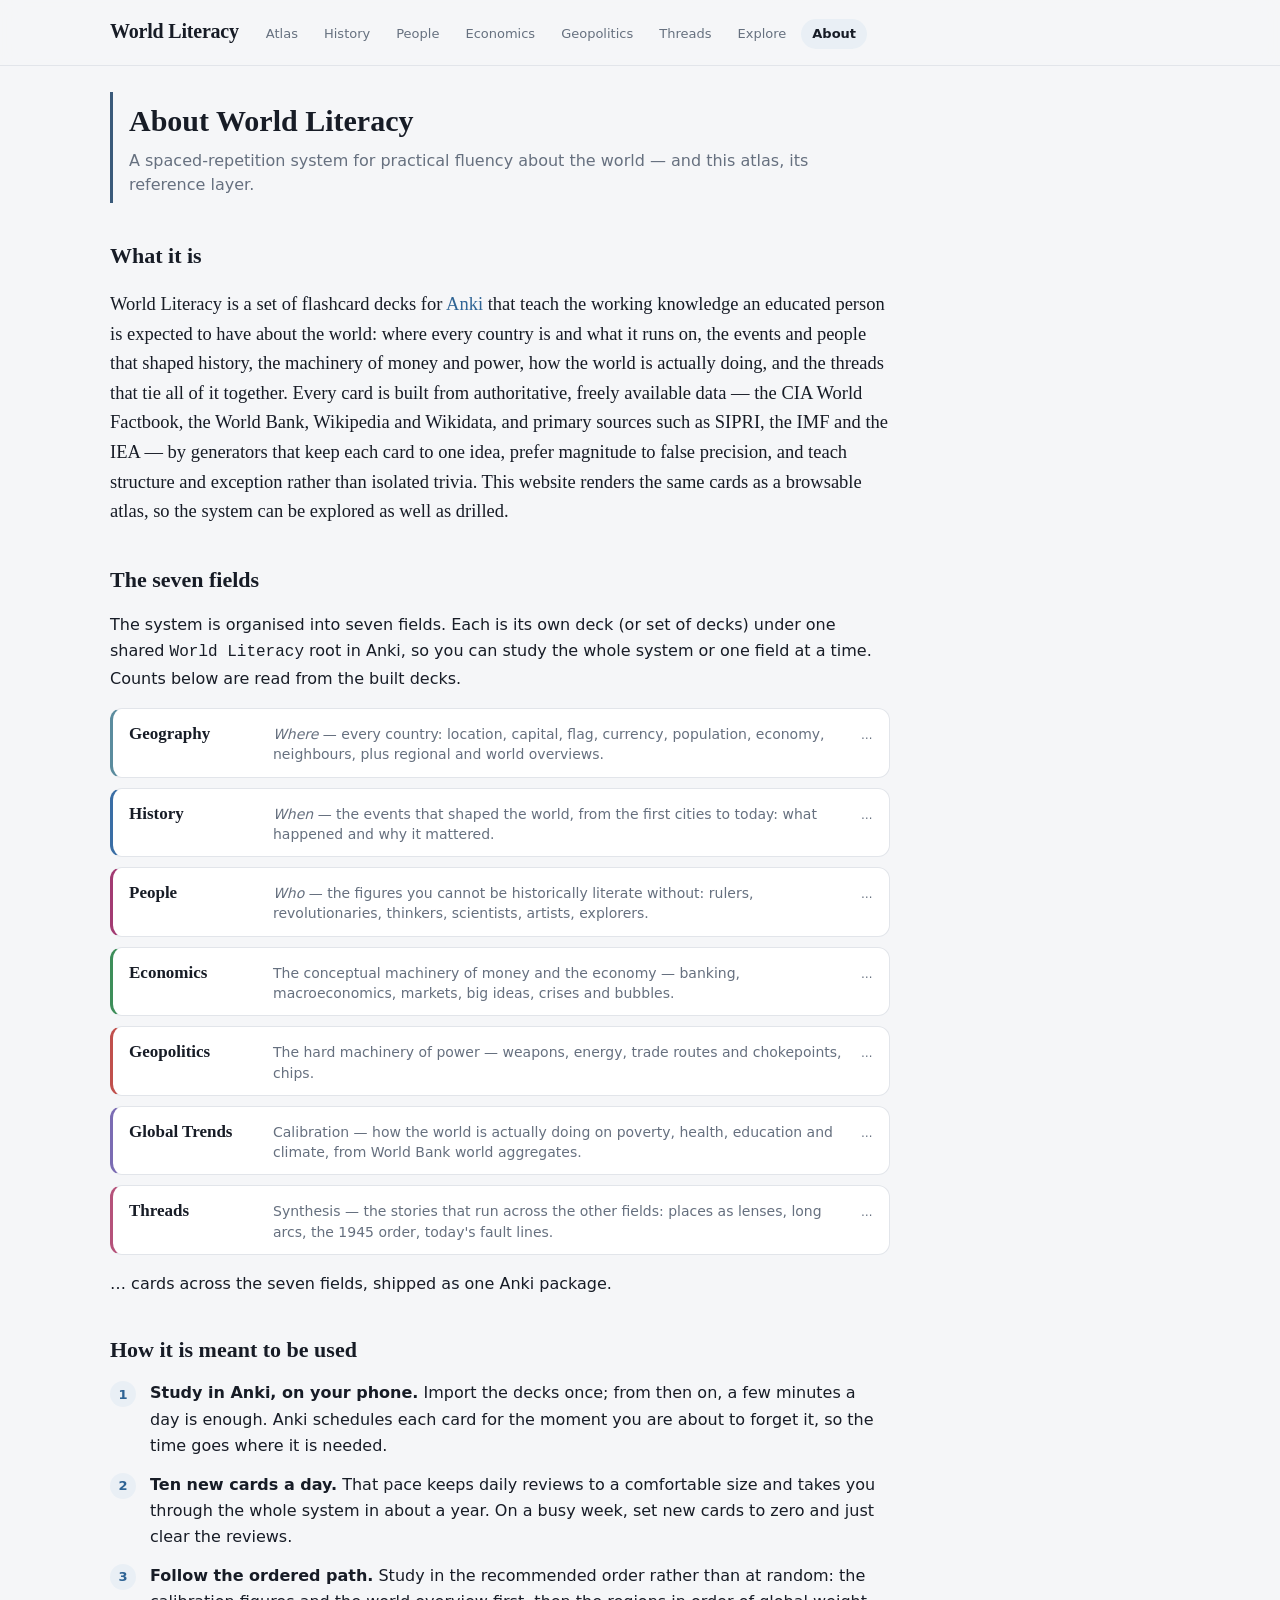
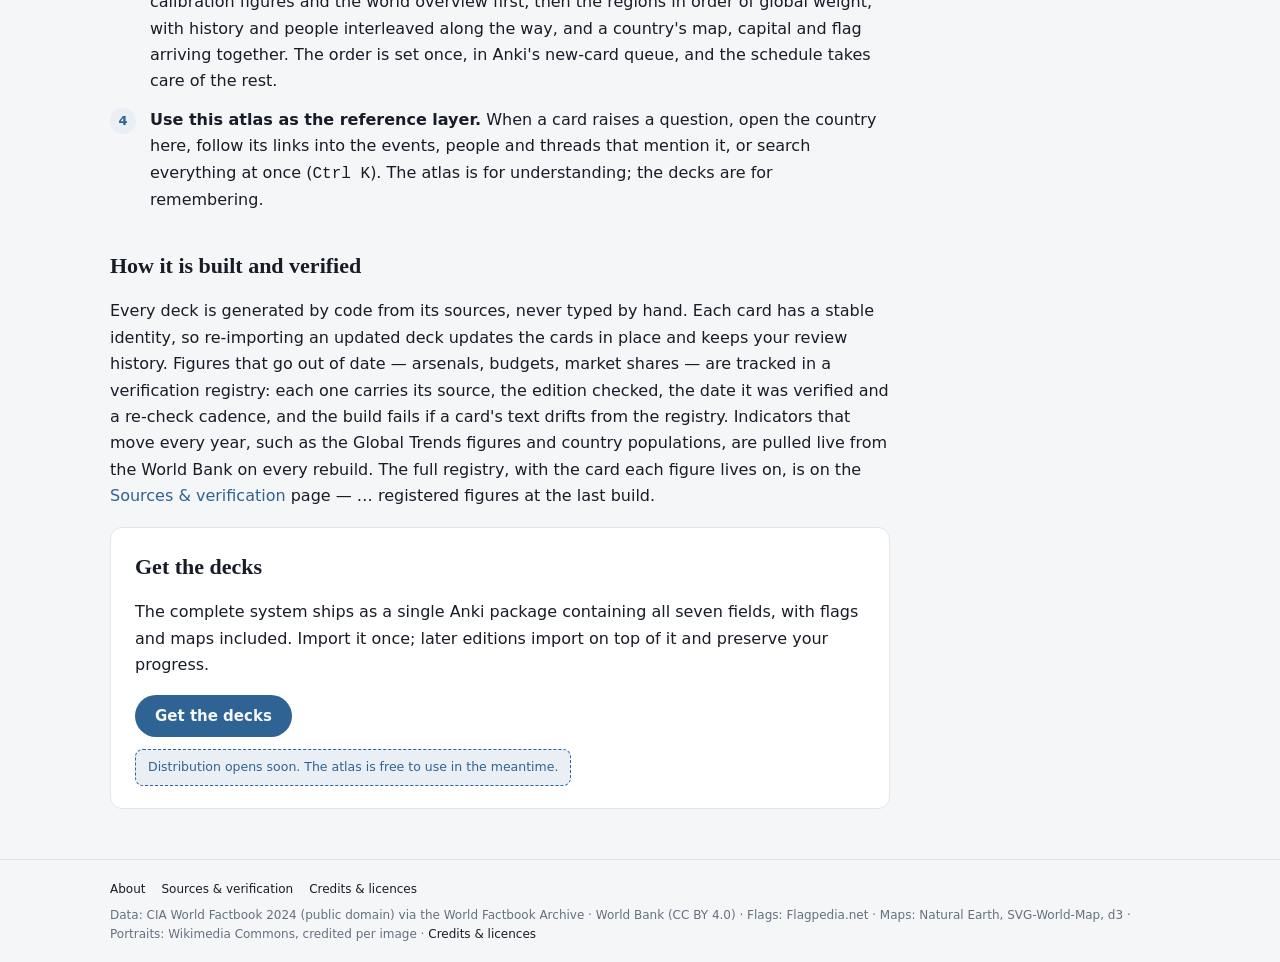
==== commit 3043e590: "Atlas: render bold runs in Threads cards; soften the distribution note Threads answers carry <b> bea" ====
--- a/about.html
+++ b/about.html
@@ -83,7 +83,7 @@
       <p>The complete system ships as a single Anki package containing all seven fields, with flags and maps included. Import it once; later editions import on top of it and preserve your progress.</p>
       <!-- PLACEHOLDER: replace the href below with the distribution link before publishing. -->
       <a class="btn" href="#get-the-decks" id="getDecks">Get the decks</a>
-      <br><span class="placeholder">Placeholder — the distribution link goes here.</span>
+      <br><span class="placeholder">Distribution opens soon. The atlas is free to use in the meantime.</span>
     </div>
   </div>
 </main>
